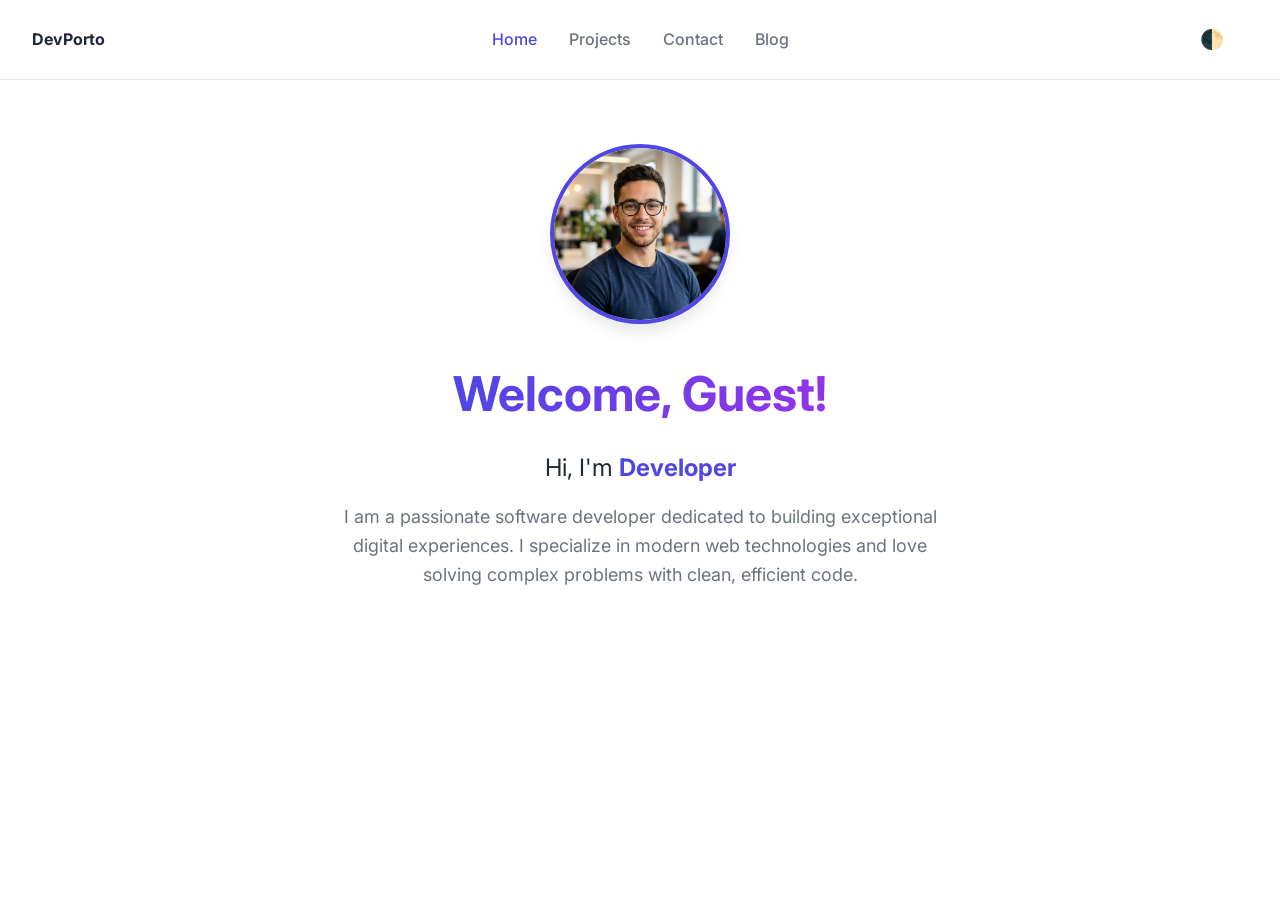
==== index.html @ d213eb97 "tugas awal pkl" ====
<!DOCTYPE html>
<html lang="en">
<head>
  <meta charset="UTF-8">
  <meta name="viewport" content="width=device-width, initial-scale=1.0">
  <title>Home | My Portfolio</title>
  <link rel="stylesheet" href="style.css">
  <link rel="preconnect" href="https://fonts.googleapis.com">
  <link rel="preconnect" href="https://fonts.gstatic.com" crossorigin>
  <link href="https://fonts.googleapis.com/css2?family=Inter:wght@400;500;600;700&display=swap" rel="stylesheet">
</head>
<body>
  <nav>
    <div class="logo"><strong>DevPorto</strong></div>
    <ul class="nav-links">
      <li><a href="index.html" class="active">Home</a></li>
      <li><a href="projects.html">Projects</a></li>
      <li><a href="contact.html">Contact</a></li>
      <li><a href="blog.html">Blog</a></li>
    </ul>
    <button id="theme-toggle" style="background:none; border:none; cursor:pointer; font-size:1.2rem;">🌓</button>
  </nav>

  <main class="container">
    <section class="profile-section">
      <img src="assets/profile.png" alt="Profile Picture" class="profile-img">
      <h1 id="welcome-msg">Welcome, Guest!</h1>
      <p class="greeting">Hi, I'm <span id="display-name" style="font-weight: 700; color: var(--primary);">Developer</span></p>
      <div class="description">
        <p>I am a passionate software developer dedicated to building exceptional digital experiences. I specialize in modern web technologies and love solving complex problems with clean, efficient code.</p>
      </div>
    </section>
  </main>

  <script src="script.js"></script>
</body>
</html>
---- style.css ----
/* 
  Portfolio Site Styles
  Modern & Premium Design System
*/

:root {
  --primary: #4f46e5;
  --primary-hover: #4338ca;
  --bg: #ffffff;
  --text: #1f2937;
  --text-light: #6b7280;
  --card-bg: #f9fafb;
  --border: #e5e7eb;
  --nav-bg: rgba(255, 255, 255, 0.8);
  --transition: all 0.3s ease;
}

[data-theme="dark"] {
  --bg: #111827;
  --text: #f9fafb;
  --text-light: #9ca3af;
  --card-bg: #1f2937;
  --border: #374151;
  --nav-bg: rgba(17, 24, 39, 0.8);
}

* {
  margin: 0;
  padding: 0;
  box-sizing: border-box;
}

body {
  font-family: 'Inter', system-ui, -apple-system, sans-serif;
  background-color: var(--bg);
  color: var(--text);
  line-height: 1.6;
  transition: var(--transition);
}

/* Navbar */
nav {
  position: sticky;
  top: 0;
  background: var(--nav-bg);
  backdrop-filter: blur(8px);
  border-bottom: 1px solid var(--border);
  z-index: 1000;
  padding: 1rem 2rem;
  display: flex;
  justify-content: space-between;
  align-items: center;
}

.nav-links {
  display: flex;
  list-style: none;
  gap: 2rem;
}

.nav-links a {
  text-decoration: none;
  color: var(--text-light);
  font-weight: 500;
  transition: var(--transition);
}

.nav-links a:hover, .nav-links a.active {
  color: var(--primary);
}

/* Layout */
.container {
  max-width: 1000px;
  margin: 0 auto;
  padding: 4rem 2rem;
}

header {
  text-align: center;
  margin-bottom: 3rem;
}

h1 {
  font-size: 3rem;
  margin-bottom: 1rem;
  background: linear-gradient(to right, #4f46e5, #9333ea);
  -webkit-background-clip: text;
  -webkit-text-fill-color: transparent;
}

/* Home Section */
.profile-section {
  display: flex;
  flex-direction: column;
  align-items: center;
  text-align: center;
}

.profile-img {
  width: 180px;
  height: 180px;
  border-radius: 50%;
  object-fit: cover;
  margin-bottom: 2rem;
  border: 4px solid var(--primary);
  box-shadow: 0 10px 15px -3px rgba(0, 0, 0, 0.1);
}

.greeting {
  font-size: 1.5rem;
  margin-bottom: 1rem;
}

.description {
  max-width: 600px;
  color: var(--text-light);
  font-size: 1.125rem;
}

/* Project Grid */
.project-list {
  display: grid;
  grid-template-columns: repeat(auto-fit, minmax(300px, 1fr));
  gap: 2rem;
  list-style: none;
}

.project-card {
  background: var(--card-bg);
  border: 1px solid var(--border);
  border-radius: 1rem;
  overflow: hidden;
  transition: transform 0.3s ease, box-shadow 0.3s ease;
}

.project-card:hover {
  transform: translateY(-5px);
  box-shadow: 0 10px 25px -5px rgba(0, 0, 0, 0.1);
}

.project-thumb {
  width: 100%;
  height: 200px;
  object-fit: cover;
}

.project-info {
  padding: 1.5rem;
}

/* Contact Form */
.contact-form {
  max-width: 500px;
  margin: 0 auto;
  display: flex;
  flex-direction: column;
  gap: 1.5rem;
}

.form-group {
  display: flex;
  flex-direction: column;
  gap: 0.5rem;
}

label {
  font-weight: 500;
  font-size: 0.875rem;
}

input, textarea {
  padding: 0.75rem;
  border: 1px solid var(--border);
  border-radius: 0.5rem;
  background: var(--bg);
  color: var(--text);
  font-family: inherit;
  transition: border-color 0.2s;
}

input:focus, textarea:focus {
  outline: none;
  border-color: var(--primary);
  ring: 2px solid var(--primary);
}

button {
  padding: 0.75rem 1.5rem;
  background: var(--primary);
  color: white;
  border: none;
  border-radius: 0.5rem;
  font-weight: 600;
  cursor: pointer;
  transition: var(--transition);
}

button:hover {
  background: var(--primary-hover);
}

.submitted-data {
  margin-top: 3rem;
  padding: 2rem;
  background: var(--card-bg);
  border-radius: 1rem;
  border: 1px dashed var(--primary);
}

/* Blog */
.blog-posts {
  display: flex;
  flex-direction: column;
  gap: 1.5rem;
}

.post-card {
  padding: 1.5rem;
  background: var(--card-bg);
  border-radius: 0.5rem;
  border: 1px solid var(--border);
}

/* Responsive */
@media (max-width: 768px) {
  h1 { font-size: 2.25rem; }
  .nav-links { gap: 1rem; }
  .container { padding: 2rem 1rem; }
}
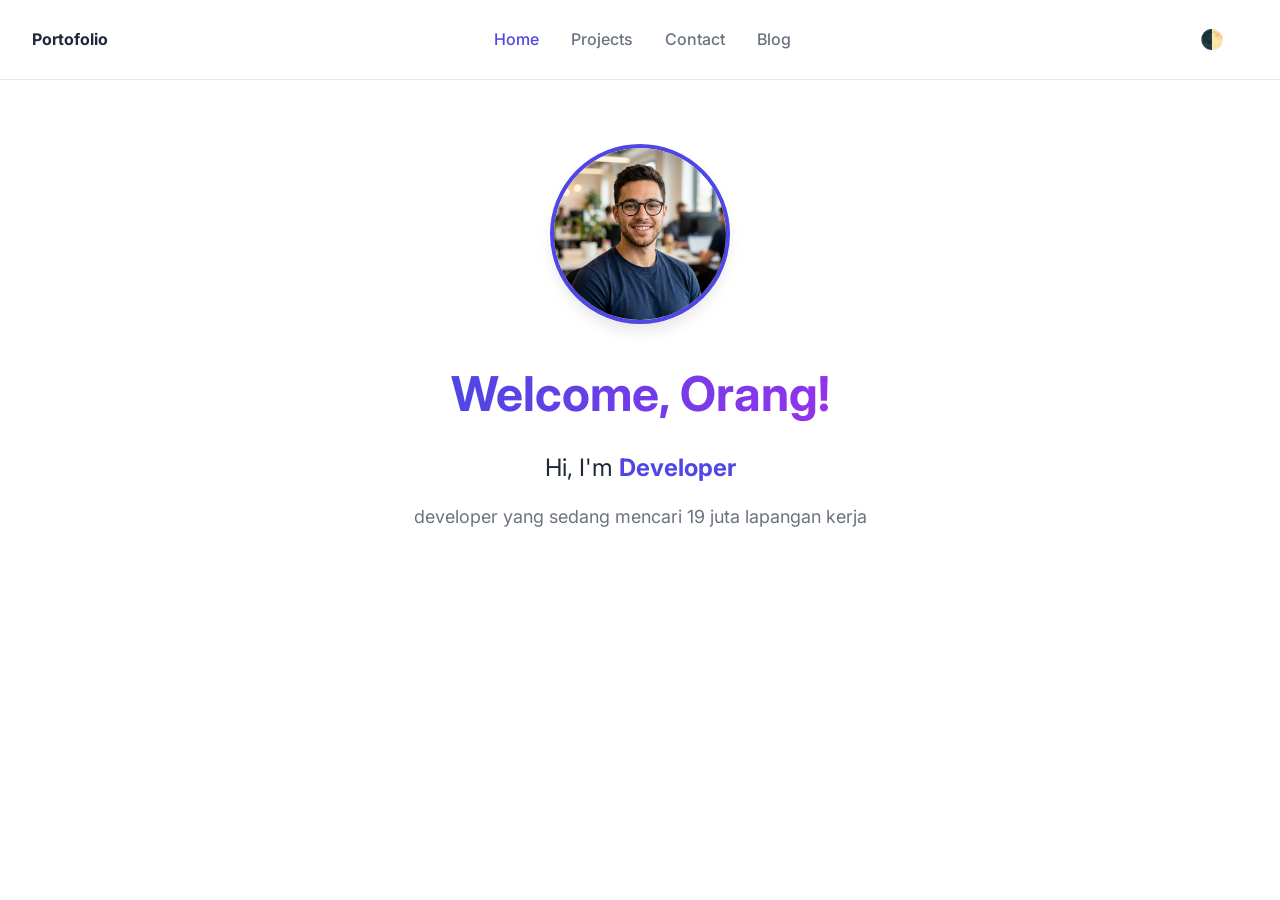
==== commit d10fdf26: "tugas project" ====
--- a/index.html
+++ b/index.html
@@ -11,7 +11,7 @@
 </head>
 <body>
   <nav>
-    <div class="logo"><strong>DevPorto</strong></div>
+    <div class="logo"><strong>Portofolio</strong></div>
     <ul class="nav-links">
       <li><a href="index.html" class="active">Home</a></li>
       <li><a href="projects.html">Projects</a></li>
@@ -24,10 +24,10 @@
   <main class="container">
     <section class="profile-section">
       <img src="assets/profile.png" alt="Profile Picture" class="profile-img">
-      <h1 id="welcome-msg">Welcome, Guest!</h1>
+      <h1 id="welcome-msg">Welcome, Orang!</h1>
       <p class="greeting">Hi, I'm <span id="display-name" style="font-weight: 700; color: var(--primary);">Developer</span></p>
       <div class="description">
-        <p>I am a passionate software developer dedicated to building exceptional digital experiences. I specialize in modern web technologies and love solving complex problems with clean, efficient code.</p>
+        <p>developer yang sedang mencari 19 juta lapangan kerja</p>
       </div>
     </section>
   </main>
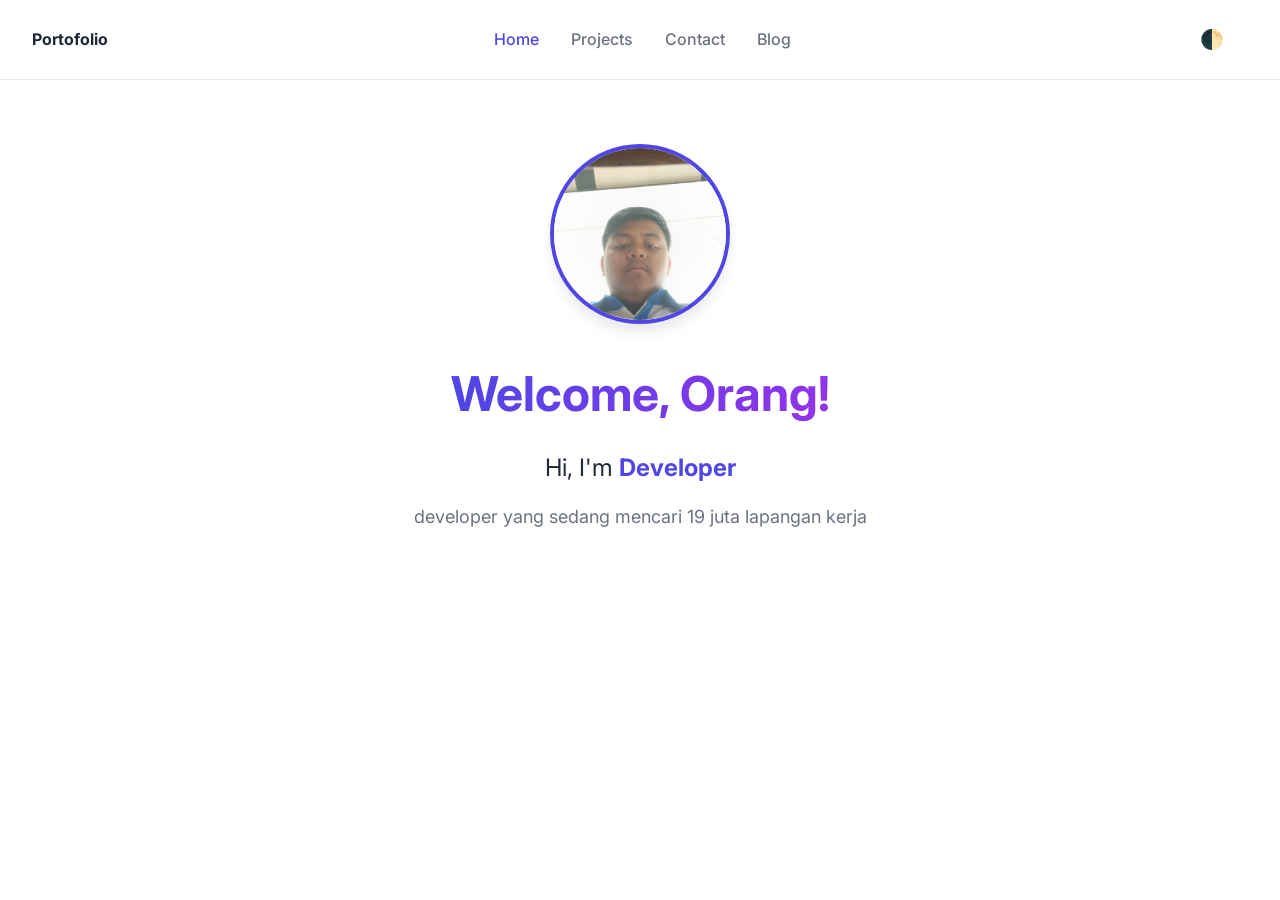
==== commit 038c537f: "tugas pkl" ====
--- a/index.html
+++ b/index.html
@@ -23,7 +23,7 @@
 
   <main class="container">
     <section class="profile-section">
-      <img src="assets/profile.png" alt="Profile Picture" class="profile-img">
+      <img src="assets/foto.jpeg" alt="Profile Picture" class="profile-img">
       <h1 id="welcome-msg">Welcome, Orang!</h1>
       <p class="greeting">Hi, I'm <span id="display-name" style="font-weight: 700; color: var(--primary);">Developer</span></p>
       <div class="description">
